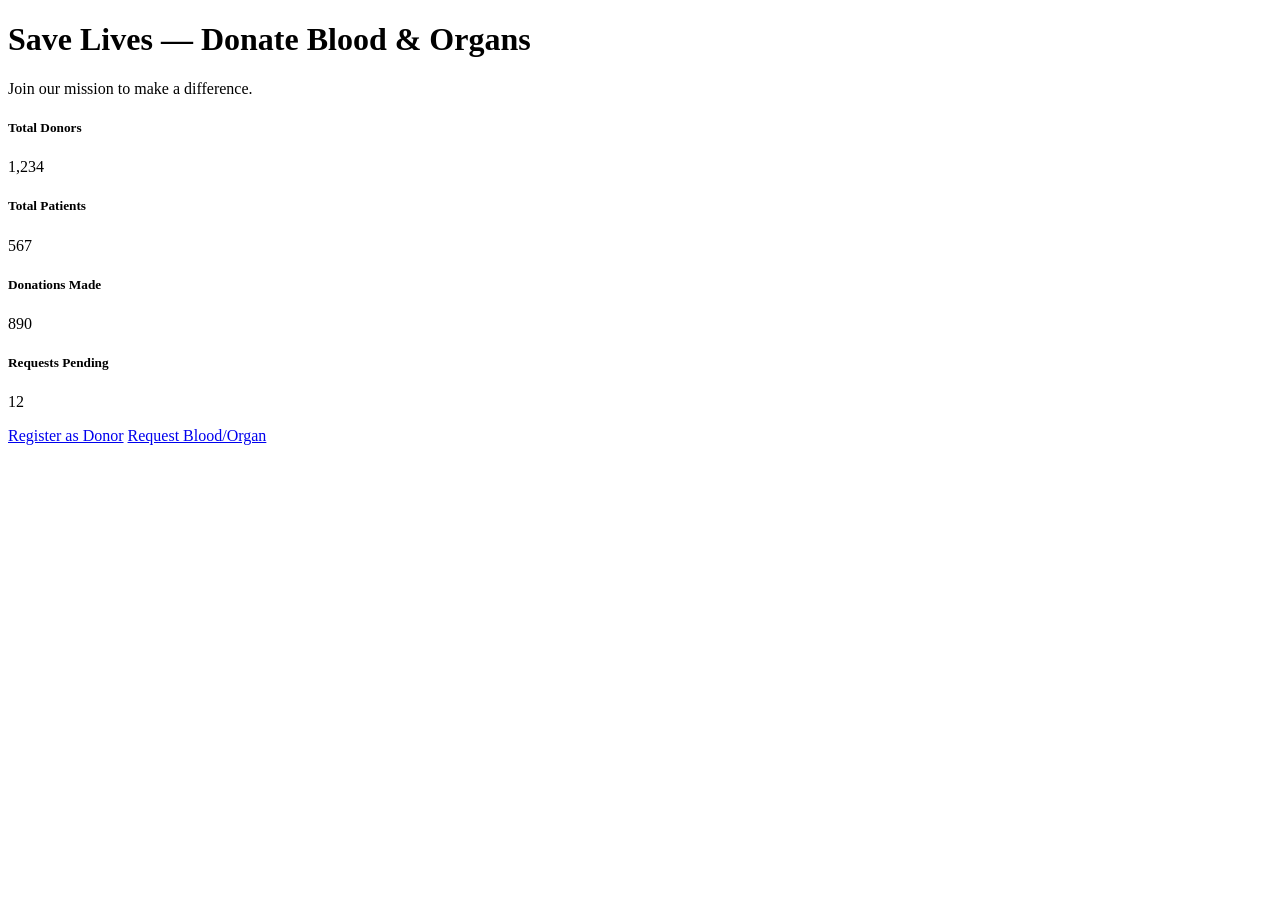
==== src/main/resources/templates/index.html @ 2f559002 "STEP 1: Project setup - SRN 823 Sharath" ====
<!--
 * SRN: PES2UG24CS823 - Sharath Gowda GR
 * Home/landing page
-->
<!DOCTYPE html>
<html lang="en" xmlns:th="http://www.thymeleaf.org" th:replace="layout/base :: content">
<head>
    <title>Home - Blood & Organ Donation Management System</title>
</head>
<body>
<div class="container py-5">
    <div class="text-center mb-5">
        <h1 class="display-4">Save Lives — Donate Blood & Organs</h1>
        <p class="lead">Join our mission to make a difference.</p>
    </div>
    <div class="row mb-4">
        <div class="col-md-3">
            <div class="card text-center">
                <div class="card-body">
                    <h5 class="card-title">Total Donors</h5>
                    <p class="card-text display-6">1,234</p>
                </div>
            </div>
        </div>
        <div class="col-md-3">
            <div class="card text-center">
                <div class="card-body">
                    <h5 class="card-title">Total Patients</h5>
                    <p class="card-text display-6">567</p>
                </div>
            </div>
        </div>
        <div class="col-md-3">
            <div class="card text-center">
                <div class="card-body">
                    <h5 class="card-title">Donations Made</h5>
                    <p class="card-text display-6">890</p>
                </div>
            </div>
        </div>
        <div class="col-md-3">
            <div class="card text-center">
                <div class="card-body">
                    <h5 class="card-title">Requests Pending</h5>
                    <p class="card-text display-6">12</p>
                </div>
            </div>
        </div>
    </div>
    <div class="text-center">
        <a href="/donor/register" class="btn btn-danger btn-lg mx-2">Register as Donor</a>
        <a href="/patient/register" class="btn btn-outline-danger btn-lg mx-2">Request Blood/Organ</a>
    </div>
</div>
</body>
</html>
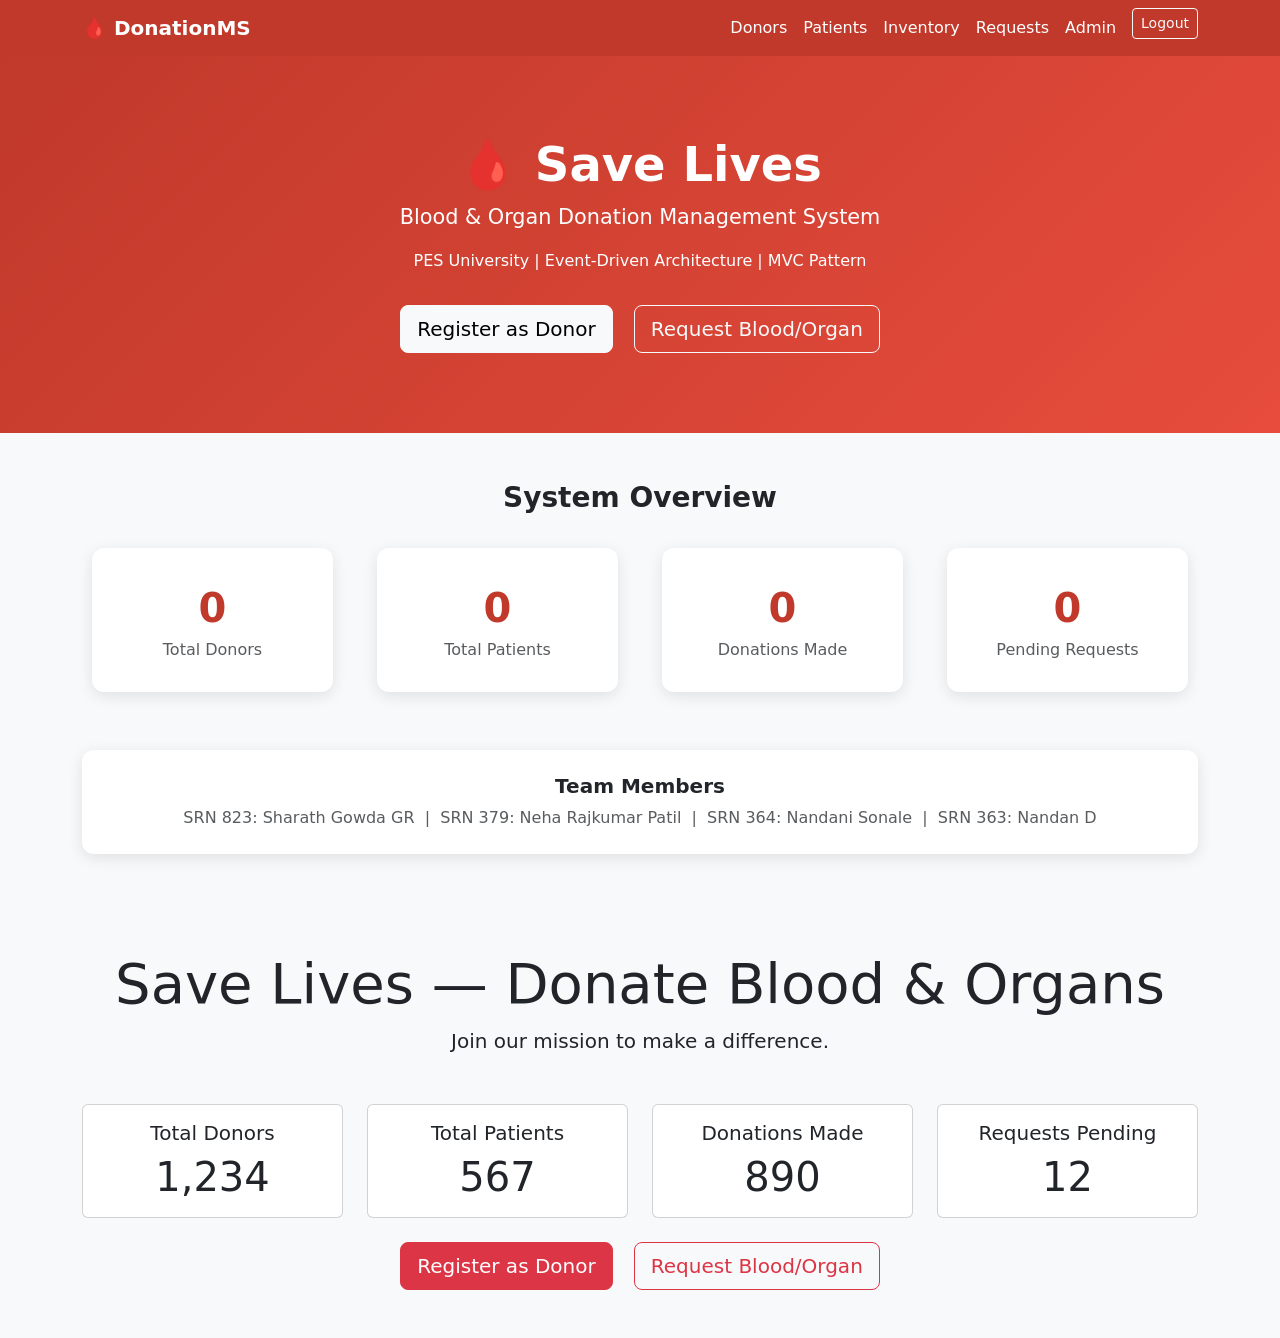
==== commit be0ae224: "STEP 2: User entity + Home page - SRN 823 Sharath" ====
--- a/src/main/resources/templates/index.html
+++ b/src/main/resources/templates/index.html
@@ -1,7 +1,108 @@
-<!--
- * SRN: PES2UG24CS823 - Sharath Gowda GR
- * Home/landing page
--->
+<!DOCTYPE html>
+<html xmlns:th="http://www.thymeleaf.org">
+<head>
+    <meta charset="UTF-8">
+    <title>Home - DonationMS</title>
+    <link href="https://cdn.jsdelivr.net/npm/bootstrap@5.3.0/dist/css/bootstrap.min.css" rel="stylesheet">
+    <style>
+        body { background: #f8f9fa; }
+        .hero {
+            background: linear-gradient(135deg, #c0392b, #e74c3c);
+            color: white;
+            padding: 80px 0;
+            text-align: center;
+        }
+        .stat-card {
+            border-radius: 12px;
+            padding: 30px;
+            text-align: center;
+            box-shadow: 0 4px 15px rgba(0,0,0,0.1);
+            background: white;
+            margin: 10px;
+        }
+        .stat-number {
+            font-size: 2.5rem;
+            font-weight: 800;
+            color: #c0392b;
+        }
+        .navbar { background: #c0392b !important; }
+        .navbar-brand, .nav-link { color: white !important; }
+    </style>
+</head>
+<body>
+    <!-- NAVBAR -->
+    <nav class="navbar navbar-expand-lg">
+        <div class="container">
+            <a class="navbar-brand fw-bold" href="/">🩸 DonationMS</a>
+            <div class="navbar-nav ms-auto">
+                <a class="nav-link" href="/donor/list">Donors</a>
+                <a class="nav-link" href="/patient/list">Patients</a>
+                <a class="nav-link" href="/inventory">Inventory</a>
+                <a class="nav-link" href="/request/list">Requests</a>
+                <a class="nav-link" href="/admin/dashboard">Admin</a>
+                <form th:action="@{/logout}" method="post" style="display:inline">
+                    <button type="submit" class="btn btn-outline-light btn-sm ms-2">Logout</button>
+                </form>
+            </div>
+        </div>
+    </nav>
+
+    <!-- HERO -->
+    <div class="hero">
+        <h1 style="font-size:3rem; font-weight:800;">🩸 Save Lives</h1>
+        <p style="font-size:1.3rem;">Blood & Organ Donation Management System</p>
+        <p>PES University | Event-Driven Architecture | MVC Pattern</p>
+        <a href="/donor/register" class="btn btn-light btn-lg me-3 mt-3">Register as Donor</a>
+        <a href="/patient/register" class="btn btn-outline-light btn-lg mt-3">Request Blood/Organ</a>
+    </div>
+
+    <!-- STATS -->
+    <div class="container my-5">
+        <h3 class="text-center mb-4 fw-bold">System Overview</h3>
+        <div class="row justify-content-center">
+            <div class="col-md-3">
+                <div class="stat-card">
+                    <div class="stat-number">0</div>
+                    <div class="text-muted">Total Donors</div>
+                </div>
+            </div>
+            <div class="col-md-3">
+                <div class="stat-card">
+                    <div class="stat-number">0</div>
+                    <div class="text-muted">Total Patients</div>
+                </div>
+            </div>
+            <div class="col-md-3">
+                <div class="stat-card">
+                    <div class="stat-number">0</div>
+                    <div class="text-muted">Donations Made</div>
+                </div>
+            </div>
+            <div class="col-md-3">
+                <div class="stat-card">
+                    <div class="stat-number">0</div>
+                    <div class="text-muted">Pending Requests</div>
+                </div>
+            </div>
+        </div>
+    </div>
+
+    <!-- TEAM -->
+    <div class="container mb-5">
+        <div class="text-center p-4" style="background:white; border-radius:12px; box-shadow:0 4px 15px rgba(0,0,0,0.1)">
+            <h5 class="fw-bold">Team Members</h5>
+            <p class="text-muted mb-0">
+                SRN 823: Sharath Gowda GR &nbsp;|&nbsp;
+                SRN 379: Neha Rajkumar Patil &nbsp;|&nbsp;
+                SRN 364: Nandani Sonale &nbsp;|&nbsp;
+                SRN 363: Nandan D
+            </p>
+        </div>
+    </div>
+
+    <script src="https://cdn.jsdelivr.net/npm/bootstrap@5.3.0/dist/js/bootstrap.bundle.min.js"></script>
+</body>
+</html>
 <!DOCTYPE html>
 <html lang="en" xmlns:th="http://www.thymeleaf.org" th:replace="layout/base :: content">
 <head>
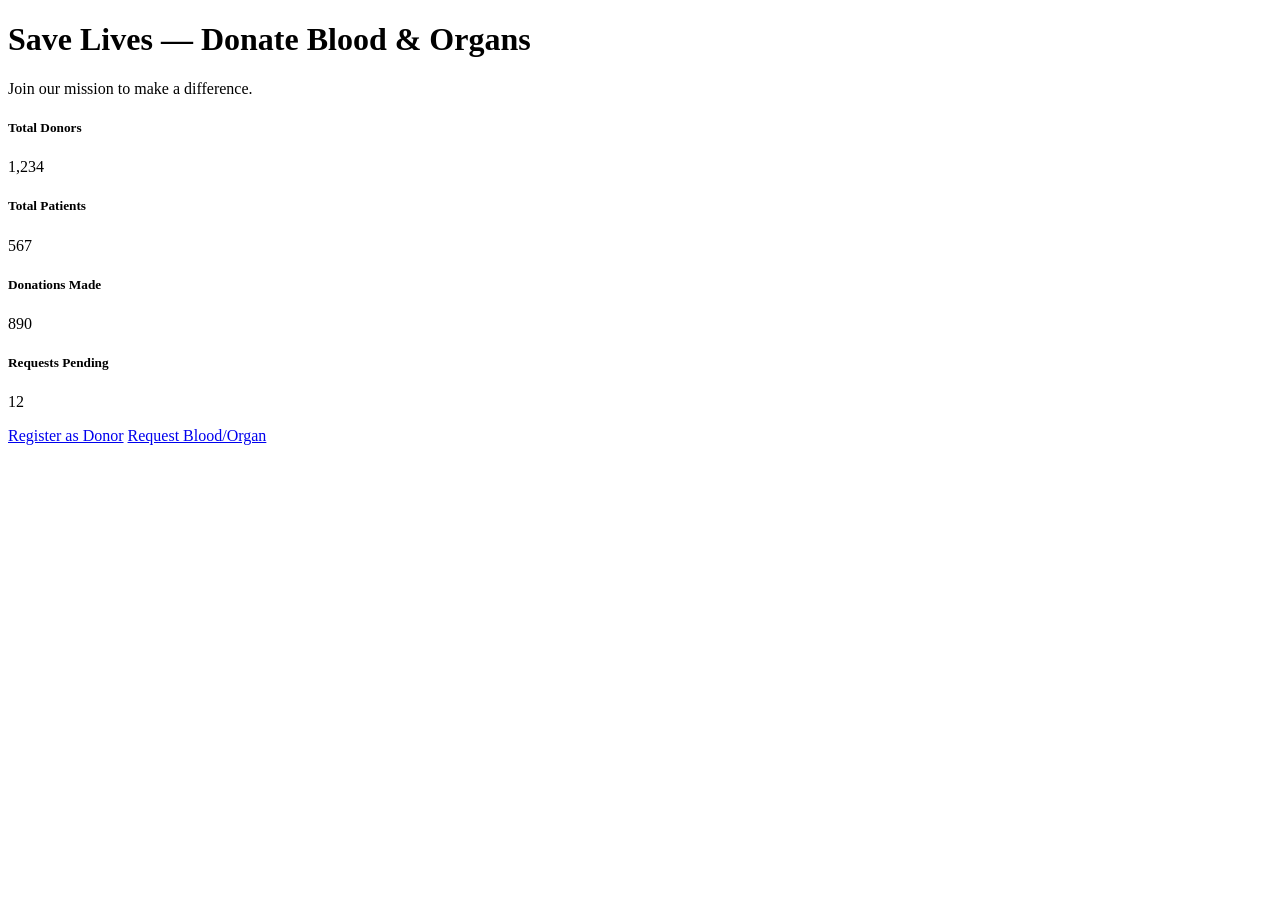
==== commit 1b2387d1: "Clean commit (removed secrets)" ====
--- a/src/main/resources/templates/index.html
+++ b/src/main/resources/templates/index.html
@@ -1,108 +1,7 @@
-<!DOCTYPE html>
-<html xmlns:th="http://www.thymeleaf.org">
-<head>
-    <meta charset="UTF-8">
-    <title>Home - DonationMS</title>
-    <link href="https://cdn.jsdelivr.net/npm/bootstrap@5.3.0/dist/css/bootstrap.min.css" rel="stylesheet">
-    <style>
-        body { background: #f8f9fa; }
-        .hero {
-            background: linear-gradient(135deg, #c0392b, #e74c3c);
-            color: white;
-            padding: 80px 0;
-            text-align: center;
-        }
-        .stat-card {
-            border-radius: 12px;
-            padding: 30px;
-            text-align: center;
-            box-shadow: 0 4px 15px rgba(0,0,0,0.1);
-            background: white;
-            margin: 10px;
-        }
-        .stat-number {
-            font-size: 2.5rem;
-            font-weight: 800;
-            color: #c0392b;
-        }
-        .navbar { background: #c0392b !important; }
-        .navbar-brand, .nav-link { color: white !important; }
-    </style>
-</head>
-<body>
-    <!-- NAVBAR -->
-    <nav class="navbar navbar-expand-lg">
-        <div class="container">
-            <a class="navbar-brand fw-bold" href="/">🩸 DonationMS</a>
-            <div class="navbar-nav ms-auto">
-                <a class="nav-link" href="/donor/list">Donors</a>
-                <a class="nav-link" href="/patient/list">Patients</a>
-                <a class="nav-link" href="/inventory">Inventory</a>
-                <a class="nav-link" href="/request/list">Requests</a>
-                <a class="nav-link" href="/admin/dashboard">Admin</a>
-                <form th:action="@{/logout}" method="post" style="display:inline">
-                    <button type="submit" class="btn btn-outline-light btn-sm ms-2">Logout</button>
-                </form>
-            </div>
-        </div>
-    </nav>
-
-    <!-- HERO -->
-    <div class="hero">
-        <h1 style="font-size:3rem; font-weight:800;">🩸 Save Lives</h1>
-        <p style="font-size:1.3rem;">Blood & Organ Donation Management System</p>
-        <p>PES University | Event-Driven Architecture | MVC Pattern</p>
-        <a href="/donor/register" class="btn btn-light btn-lg me-3 mt-3">Register as Donor</a>
-        <a href="/patient/register" class="btn btn-outline-light btn-lg mt-3">Request Blood/Organ</a>
-    </div>
-
-    <!-- STATS -->
-    <div class="container my-5">
-        <h3 class="text-center mb-4 fw-bold">System Overview</h3>
-        <div class="row justify-content-center">
-            <div class="col-md-3">
-                <div class="stat-card">
-                    <div class="stat-number">0</div>
-                    <div class="text-muted">Total Donors</div>
-                </div>
-            </div>
-            <div class="col-md-3">
-                <div class="stat-card">
-                    <div class="stat-number">0</div>
-                    <div class="text-muted">Total Patients</div>
-                </div>
-            </div>
-            <div class="col-md-3">
-                <div class="stat-card">
-                    <div class="stat-number">0</div>
-                    <div class="text-muted">Donations Made</div>
-                </div>
-            </div>
-            <div class="col-md-3">
-                <div class="stat-card">
-                    <div class="stat-number">0</div>
-                    <div class="text-muted">Pending Requests</div>
-                </div>
-            </div>
-        </div>
-    </div>
-
-    <!-- TEAM -->
-    <div class="container mb-5">
-        <div class="text-center p-4" style="background:white; border-radius:12px; box-shadow:0 4px 15px rgba(0,0,0,0.1)">
-            <h5 class="fw-bold">Team Members</h5>
-            <p class="text-muted mb-0">
-                SRN 823: Sharath Gowda GR &nbsp;|&nbsp;
-                SRN 379: Neha Rajkumar Patil &nbsp;|&nbsp;
-                SRN 364: Nandani Sonale &nbsp;|&nbsp;
-                SRN 363: Nandan D
-            </p>
-        </div>
-    </div>
-
-    <script src="https://cdn.jsdelivr.net/npm/bootstrap@5.3.0/dist/js/bootstrap.bundle.min.js"></script>
-</body>
-</html>
+<!--
+ * SRN: PES2UG24CS823 - Sharath Gowda GR
+ * Home/landing page
+-->
 <!DOCTYPE html>
 <html lang="en" xmlns:th="http://www.thymeleaf.org" th:replace="layout/base :: content">
 <head>
